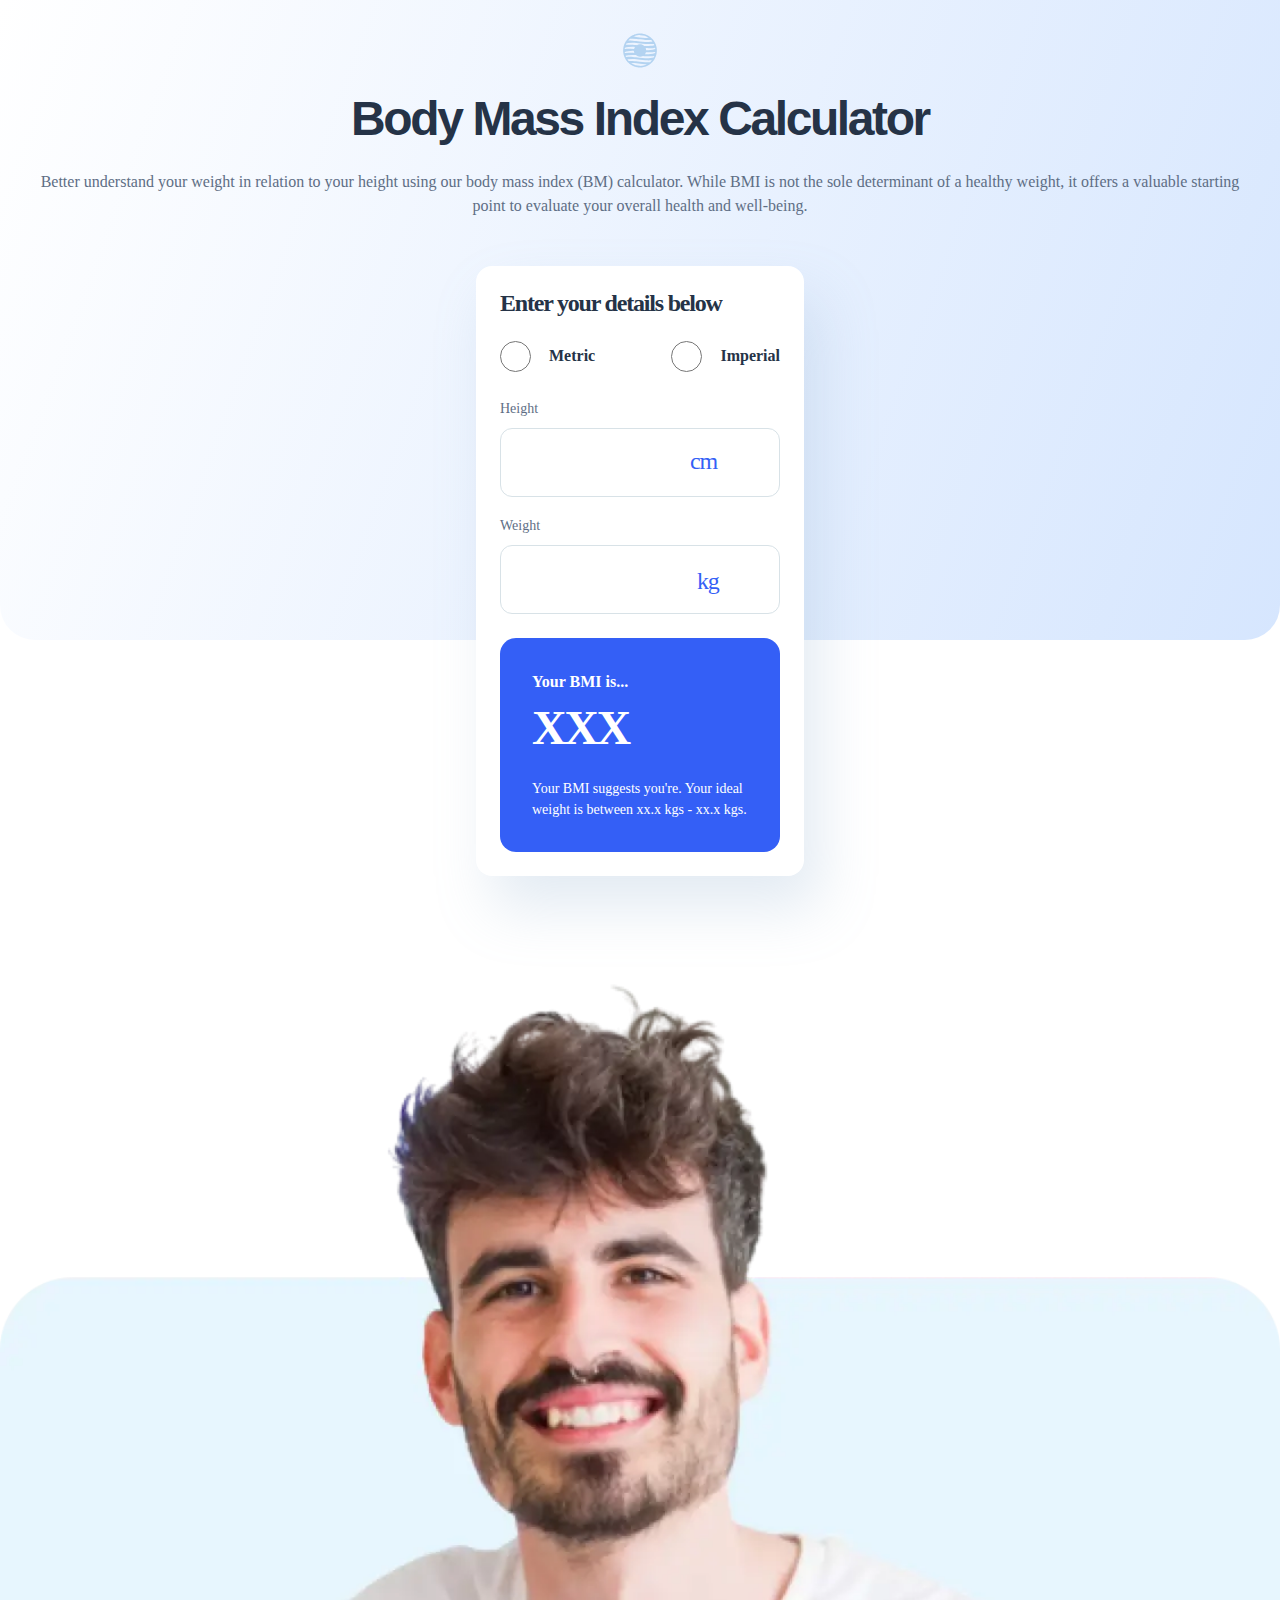
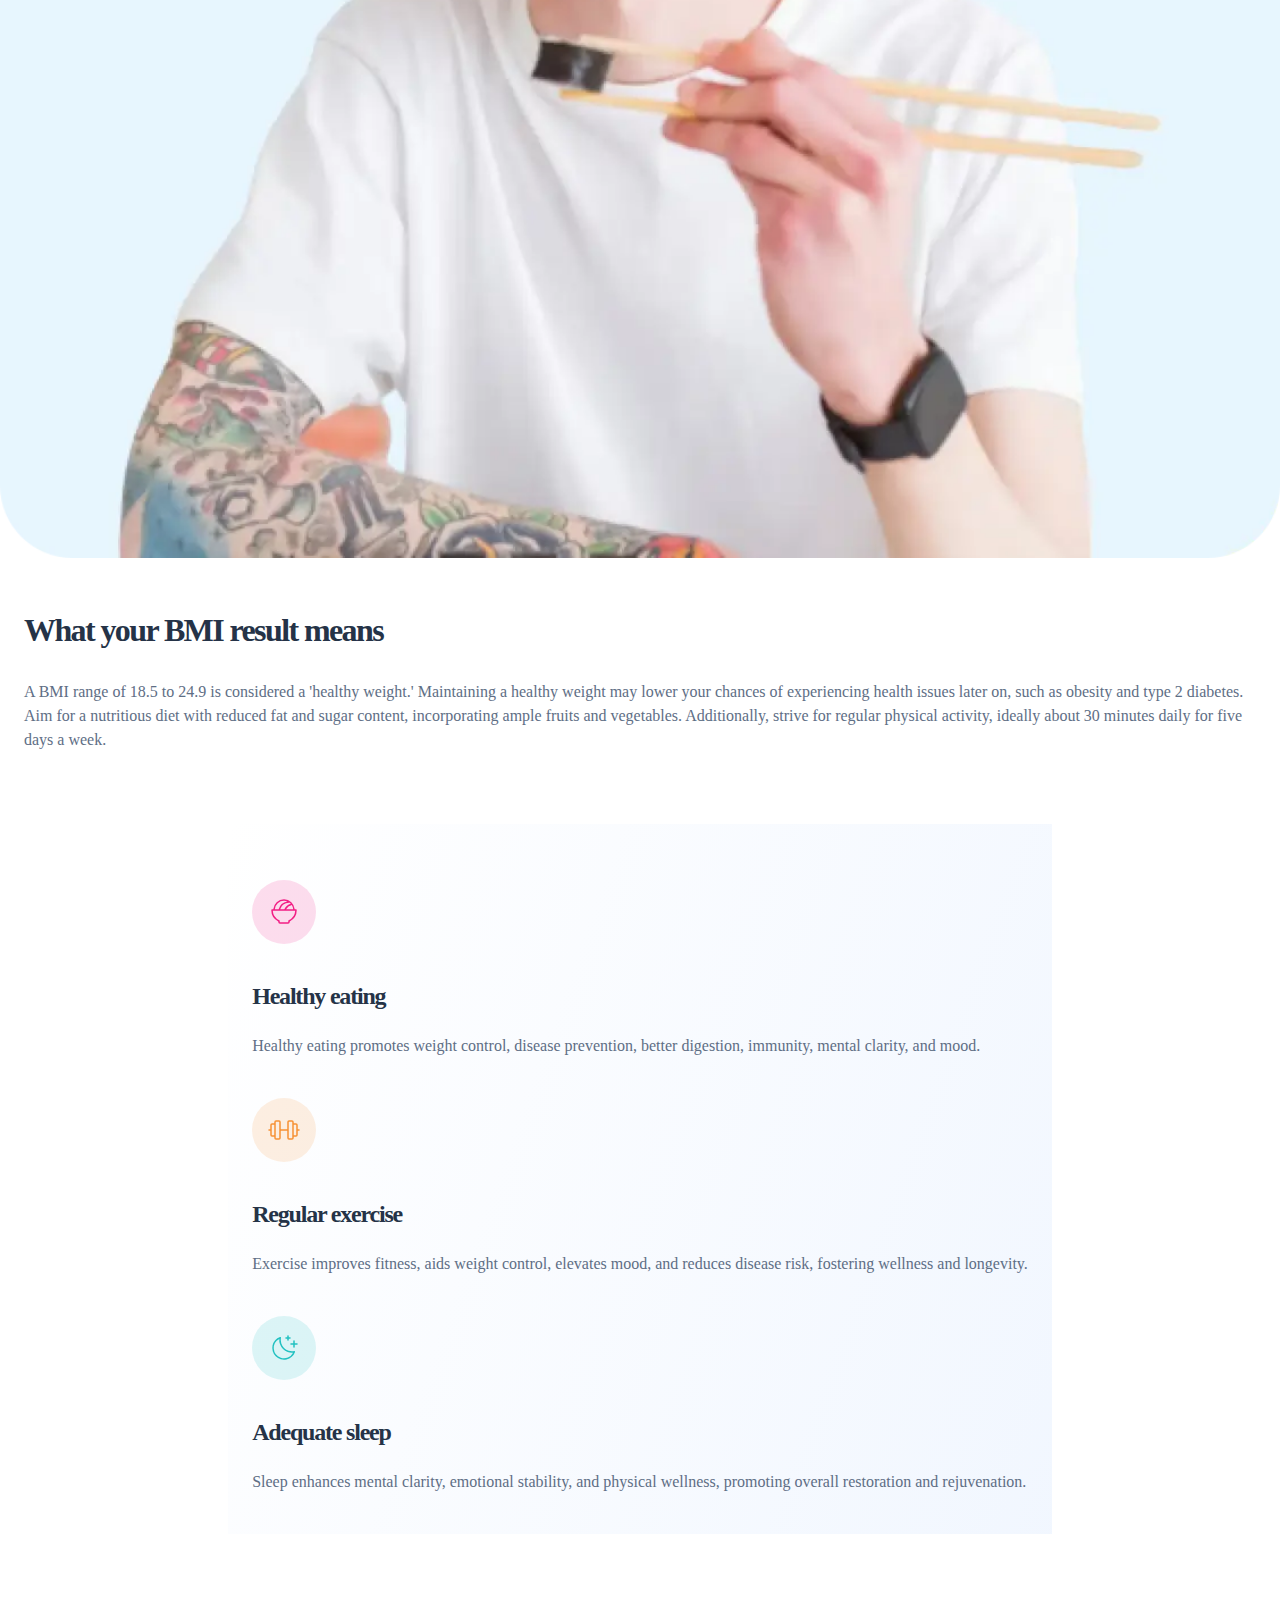
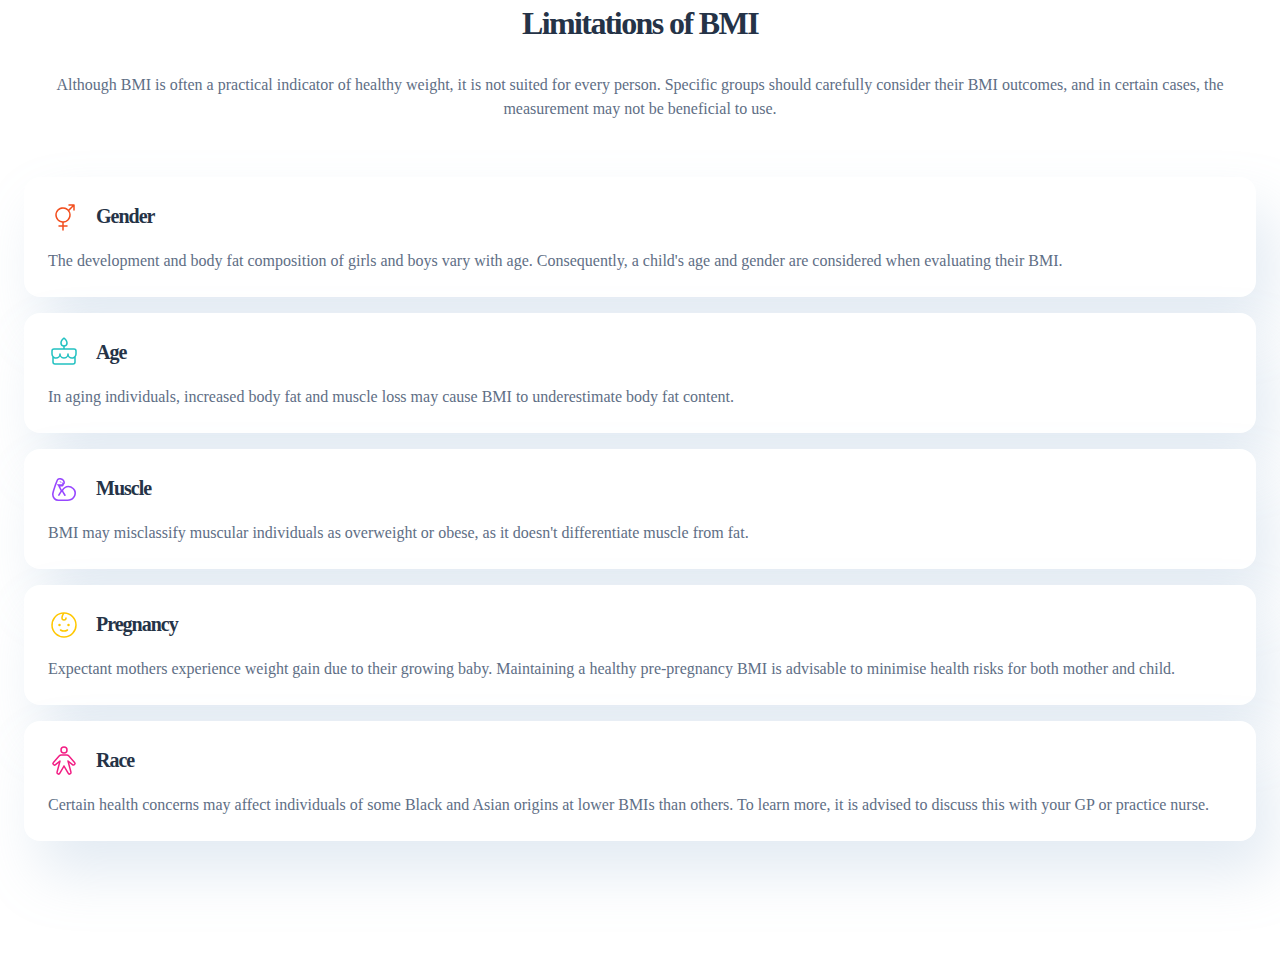
==== index.html @ 1e29e872 "organized files" ====
<!DOCTYPE html>
<html lang="en">
  <head>
    <meta charset="UTF-8" />
    <meta name="viewport" content="width=device-width, initial-scale=1.0" />

    <link
      rel="icon"
      type="image/png"
      sizes="32x32"
      href="./assets/images/favicon-32x32.png"
    />
    <link rel="stylesheet" href="../mobile.css" />

    <title>Frontend Mentor | Body Mass Index Calculator</title>
  </head>

  <body>
    <main>
      <div class="absolute-position-background-first"></div>
      <div class="app-content">
        <figure class="logo-image-container">
          <img src="./assets/images/logo.svg" alt="" />
        </figure>
        <div class="app-introduction">
          <h1 class="app-title">Body Mass Index Calculator</h1>
          <p class="app-introduction-text">
            Better understand your weight in relation to your height using our
            body mass index (BM) calculator. While BMI is not the sole
            determinant of a healthy weight, it offers a valuable starting point
            to evaluate your overall health and well-being.
          </p>
        </div>
        <div class="calculator">
          <h3>Enter your details below</h3>
          <div class="calculator-measurement-system-options">
            <div class="metric-system">
              <input
                class="calculator-metric-input radio-input"
                type="radio"
                name=""
                id="metric"
              />
              <label class="calculator-metric-label" for="metric">Metric</label>
            </div>
            <div class="imperial-system">
              <input
                class="calculator-imperial-input radio-input"
                type="radio"
                name=""
                id="Imperial"
              />
              <label class="calculator-imperial-label" for="imperial"
                >Imperial</label
              >
            </div>
          </div>
          <div class="calculator-data-inputs">
            <label for="height">Height</label>
            <input
              class="calculator-height-input"
              type="number"
              name=""
              id="height"
            />
            <p class="cm">cm</p>
            <label for="weight">Weight</label>
            <input
              class="calculator-weight-input"
              type="number"
              name=""
              id="weight"
            />
            <p class="kg">kg</p>
          </div>
          <div class="calculator-result-container">
            <h5 class="calculator-result-title">Your BMI is...</h5>
            <p class="calculator-result">XXX</p>
            <p class="calculator-result-text">
              Your BMI suggests you're<span></span>. Your ideal weight is
              between <span>xx.x kgs - xx.x kgs</span>.
            </p>
          </div>
        </div>
        <figure class="man-eating-image">
          <img
            src="./assets/images/image-man-eating.webp"
            alt="young man eating sushi"
          />
        </figure>
        <div class="result-explanation-container">
          <h2 class="result-explanation-title">What your BMI result means</h2>
          <p class="result-explanation">
            A BMI range of 18.5 to 24.9 is considered a 'healthy weight.'
            Maintaining a healthy weight may lower your chances of experiencing
            health issues later on, such as obesity and type 2 diabetes. Aim for
            a nutritious diet with reduced fat and sugar content, incorporating
            ample fruits and vegetables. Additionally, strive for regular
            physical activity, ideally about 30 minutes daily for five days a
            week.
          </p>
        </div>
        <div class="tips-container">
          <div class="first-tip">
            <img src="./assets/images/icon-eating.svg" alt="" />
            <h3>Healthy eating</h3>
            <p>
              Healthy eating promotes weight control, disease prevention, better
              digestion, immunity, mental clarity, and mood.
            </p>
          </div>
          <div class="second-tip">
            <img src="./assets/images/icon-exercise.svg" alt="" />
            <h3>Regular exercise</h3>
            <p>
              Exercise improves fitness, aids weight control, elevates mood, and
              reduces disease risk, fostering wellness and longevity.
            </p>
          </div>
          <div class="third-tip">
            <img src="./assets/images/icon-sleep.svg" alt="" />
            <h3>Adequate sleep</h3>
            <p>
              Sleep enhances mental clarity, emotional stability, and physical
              wellness, promoting overall restoration and rejuvenation.
            </p>
          </div>
        </div>
        <div class="group-limitations-container">
          <div class="group-limitations-intro">
            <h2>Limitations of BMI</h2>
            <p>
              Although BMI is often a practical indicator of healthy weight, it
              is not suited for every person. Specific groups should carefully
              consider their BMI outcomes, and in certain cases, the measurement
              may not be beneficial to use.
            </p>
          </div>
          <div class="group-limitations">
            <div class="group-limitations-title-container">
              <img src="./assets/images/icon-gender.svg" alt="" />
              <h4>Gender</h4>
            </div>
            <p>
              The development and body fat composition of girls and boys vary
              with age. Consequently, a child's age and gender are considered
              when evaluating their BMI.
            </p>
          </div>
          <div class="group-limitations">
            <div class="group-limitations-title-container">
              <img src="./assets/images/icon-age.svg" alt="" />
              <h4>Age</h4>
            </div>
            <p>
              In aging individuals, increased body fat and muscle loss may cause
              BMI to underestimate body fat content.
            </p>
          </div>
          <div class="group-limitations">
            <div class="group-limitations-title-container">
              <img src="./assets/images/icon-muscle.svg" alt="" />
              <h4>Muscle</h4>
            </div>
            <p>
              BMI may misclassify muscular individuals as overweight or obese,
              as it doesn't differentiate muscle from fat.
            </p>
          </div>
          <div class="group-limitations">
            <div class="group-limitations-title-container">
              <img src="./assets/images/icon-pregnancy.svg" alt="" />
              <h4>Pregnancy</h4>
            </div>
            <p>
              Expectant mothers experience weight gain due to their growing
              baby. Maintaining a healthy pre-pregnancy BMI is advisable to
              minimise health risks for both mother and child.
            </p>
          </div>
          <div class="group-limitations">
            <div class="group-limitations-title-container">
              <img src="./assets/images/icon-race.svg" alt="" />
              <h4>Race</h4>
            </div>
            <p>
              Certain health concerns may affect individuals of some Black and
              Asian origins at lower BMIs than others. To learn more, it is
              advised to discuss this with your GP or practice nurse.
            </p>
          </div>
        </div>
      </div>
    </main>
  </body>
</html>
---- mobile.css ----
:root {
  --blue: #345ff6;
  --gunmetal: #253347;
  --dark-electric-blue: #5e6e85;
  --borders: #d8e2e7;
  --pure-white: #ffffff;
}

* {
  margin: 0;
  padding: 0;
  box-sizing: border-box;
}

body {
  font-family: Inter;
  font-size: 16px;
  font-style: normal;
  font-weight: 400;
  line-height: 150%;
}

.absolute-position-background-first {
  position: absolute;
  width: 100%;
  height: 640px;
  border-radius: 0px 0px 35px 35px;
  background: var(
    --Gradient-1,
    linear-gradient(290deg, #d6e6fe 0%, rgba(214, 252, 254, 0) 100%)
  );
}

.app-content {
  position: relative;
  display: flex;
  flex-direction: column;
  align-items: center;
}

.logo-image-container {
  margin: 32px auto 24px auto;
  display: flex;
  justify-content: center;
  width: 36.719px;
  height: 36.72px;
  cursor: pointer;
}

.app-introduction {
  margin: 0 24px;
}

.app-introduction p {
  color: var(--dark-electric-blue);
  text-align: center;
  margin-top: 24px;
}

.app-title {
  color: var(--gunmetal);
  text-align: center;
  font-family: Inter, sans-serif;
  font-size: 48px;
  font-style: normal;
  font-weight: 600;
  line-height: 110%; /* 52.8px */
  letter-spacing: -2.4px;
}

.calculator {
  margin-top: 48px;
  display: flex;
  width: 328px;
  padding: 24px;
  flex-direction: column;
  border-radius: 16px;
  justify-content: center;
  background: var(--Pure-White, #fff);
  box-shadow: 16px 32px 56px 0px rgba(143, 174, 207, 0.25);
}

.calculator h3 {
  color: var(--gunmetal);
  font-family: Inter;
  font-size: 24px;
  font-style: normal;
  font-weight: 600;
  line-height: normal;
  letter-spacing: -1.2px;
}

.calculator-measurement-system-options {
  margin-top: 24px;
  display: flex;
  flex-direction: row;
  justify-content: space-between;
  color: var(--gunmetal);
  font-weight: 600;
  margin-bottom: 24px;
}

.metric-system {
  display: flex;
  flex-direction: row;
  align-items: center;
}

.imperial-system {
  display: flex;
  flex-direction: row;
  align-items: center;
}

.radio-input {
  width: 31px;
  height: 31px;
  margin-right: 18px;
  cursor: pointer;
}

.calculator-data-inputs {
  position: relative;
}

.calculator-data-inputs label {
  color: #5e6e85;
  font-family: Inter;
  font-size: 14px;
  font-style: normal;
  font-weight: 400;
  line-height: 150%;
}

.cm {
  position: absolute;
  top: 52px;
  left: 190px;
  font-family: Inter;
  font-size: 24px;
  font-style: normal;
  font-weight: 500;
  line-height: normal;
  letter-spacing: -1.2px;
  color: var(--blue);
}

.kg {
  position: absolute;
  top: 172px;
  left: 197px;
  font-family: Inter;
  font-size: 24px;
  font-style: normal;
  font-weight: 500;
  line-height: normal;
  letter-spacing: -1.2px;
  color: var(--blue);
}

.calculator-height-input {
  border-radius: 12px;
  border: 1px solid var(--borders);
  background: var(--Pure-White, #fff);
  display: flex;
  padding: 20px 24px;
  align-items: flex-start;
  margin-top: 8px;
  width: 100%;
  font-family: Inter;
  font-size: 24px;
  font-style: normal;
  font-weight: 600;
  line-height: normal;
  letter-spacing: -1.2px;
  color: var(--gunmetal);
  margin-bottom: 16px;
}

.calculator-weight-input {
  border-radius: 12px;
  border: 1px solid var(--borders);
  background: var(--Pure-White, #fff);
  display: flex;
  padding: 20px 24px;
  align-items: flex-start;
  margin-top: 8px;
  width: 100%;
  font-family: Inter;
  font-size: 24px;
  font-style: normal;
  font-weight: 600;
  line-height: normal;
  letter-spacing: -1.2px;
  color: var(--gunmetal);
}

.calculator-result-container {
  display: flex;
  padding: 32px;
  flex-direction: column;
  justify-content: center;
  background-color: var(--blue);
  border-radius: 16px;
  margin-top: 24px;
  color: var(--pure-white);
}

.calculator-result-title {
  font-family: Inter;
  font-size: 16px;
  font-style: normal;
  font-weight: 600;
  line-height: 150%;
}

.calculator-result {
  font-family: Inter;
  font-size: 48px;
  font-style: normal;
  font-weight: 600;
  line-height: 110%;
  letter-spacing: -2.4px;
  margin: 8px 0 24px 0;
}

.calculator-result-text {
  font-family: Inter;
  font-size: 14px;
  font-style: normal;
  font-weight: 400;
  line-height: 150%;
}

.man-eating-image {
  margin-top: 72px;
  width: 100vw;
}

.man-eating-image img {
  width: 100%;
  margin: 0 auto;
}

.result-explanation-container {
  margin: 48px 24px 0 24px;
  margin-bottom: 71.61px;
}

.result-explanation-title {
  color: var(--Gunmetal, #253347);
  font-family: Inter;
  font-size: 32px;
  font-style: normal;
  font-weight: 600;
  line-height: 110%;
  letter-spacing: -1.6px;
  margin-bottom: 32px;
}

.result-explanation {
  color: var(--Dark-Electric-Blue, #5e6e85);
  font-family: Inter;
  font-size: 16px;
  font-style: normal;
  font-weight: 400;
  line-height: 150%;
}

.tips-container {
  padding-top: 56px;
  background: linear-gradient(
    290deg,
    #d6e6fe -200%,
    rgba(255, 255, 255, 0) 100%
  );
}

.first-tip {
  margin: 0 24px 40px 24px;
}

.first-tip img {
  margin-bottom: 32px;
}

.first-tip h3 {
  color: var(--Gunmetal, #253347);
  font-family: Inter;
  font-size: 24px;
  font-style: normal;
  font-weight: 600;
  line-height: normal;
  letter-spacing: -1.2px;
  margin-bottom: 24px;
}

.first-tip p {
  color: var(--Dark-Electric-Blue, #5e6e85);
  font-family: Inter;
  font-size: 16px;
  font-style: normal;
  font-weight: 400;
  line-height: 150%;
}

.second-tip {
  margin: 0 24px 40px 24px;
}

.second-tip img {
  margin-bottom: 32px;
}

.second-tip h3 {
  color: var(--Gunmetal, #253347);
  font-family: Inter;
  font-size: 24px;
  font-style: normal;
  font-weight: 600;
  line-height: normal;
  letter-spacing: -1.2px;
  margin-bottom: 24px;
}

.second-tip p {
  color: var(--Dark-Electric-Blue, #5e6e85);
  font-family: Inter;
  font-size: 16px;
  font-style: normal;
  font-weight: 400;
  line-height: 150%;
}

.third-tip {
  margin: 0 24px 40px 24px;
}

.third-tip img {
  margin-bottom: 32px;
}

.third-tip h3 {
  color: var(--Gunmetal, #253347);
  font-family: Inter;
  font-size: 24px;
  font-style: normal;
  font-weight: 600;
  line-height: normal;
  letter-spacing: -1.2px;
  margin-bottom: 24px;
}

.third-tip p {
  color: var(--Dark-Electric-Blue, #5e6e85);
  font-family: Inter;
  font-size: 16px;
  font-style: normal;
  font-weight: 400;
  line-height: 150%;
}

.group-limitations-container {
  margin: 72px 24px 96px 24px;
}

.group-limitations-intro h2 {
  color: var(--Gunmetal, #253347);
  text-align: center;
  font-family: Inter;
  font-size: 32px;
  font-style: normal;
  font-weight: 600;
  line-height: 110%; /* 35.2px */
  letter-spacing: -1.6px;
  margin-bottom: 32px;
}

.group-limitations-intro p {
  color: var(--Dark-Electric-Blue, #5e6e85);
  text-align: center;
  font-family: Inter;
  font-size: 16px;
  font-style: normal;
  font-weight: 400;
  line-height: 150%;
  margin-bottom: 56px;
}

.group-limitations {
  display: flex;
  padding: 24px;
  flex-direction: column;
  align-items: flex-start;
  border-radius: 16px;
  background: var(--Pure-White, #fff);
  box-shadow: 16px 32px 56px 0px rgba(143, 174, 207, 0.25);
  margin-bottom: 16px;
}

.group-limitations-title-container {
  display: flex;
  align-items: center;
  margin-bottom: 16px;
}

.group-limitations-title-container img {
  margin-right: 16px;
}

.group-limitations-title-container h4 {
  color: var(--Gunmetal, #253347);
  font-family: Inter;
  font-size: 20px;
  font-style: normal;
  font-weight: 600;
  line-height: normal;
  letter-spacing: -1px;
}

.group-limitations-container p {
  color: var(--Dark-Electric-Blue, #5e6e85);
  font-family: Inter;
  font-size: 16px;
  font-style: normal;
  font-weight: 400;
  line-height: 150%;
}
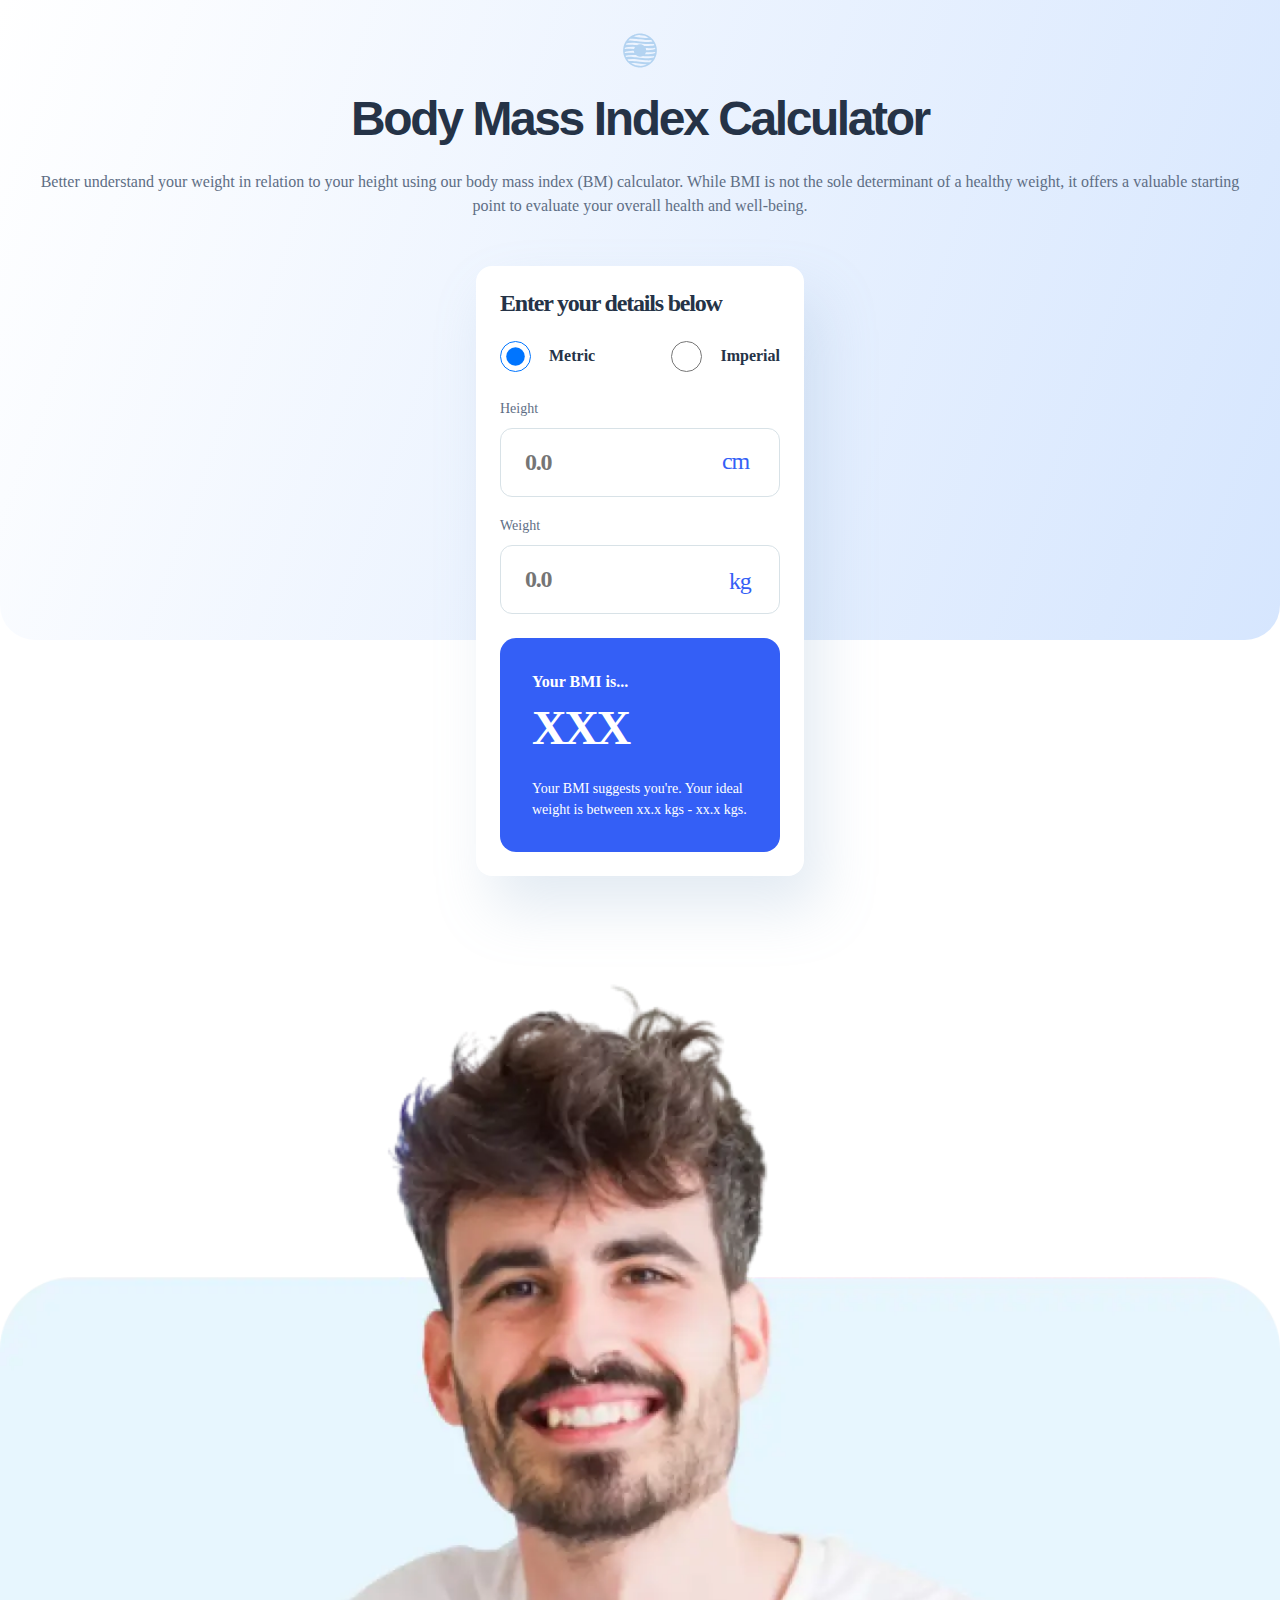
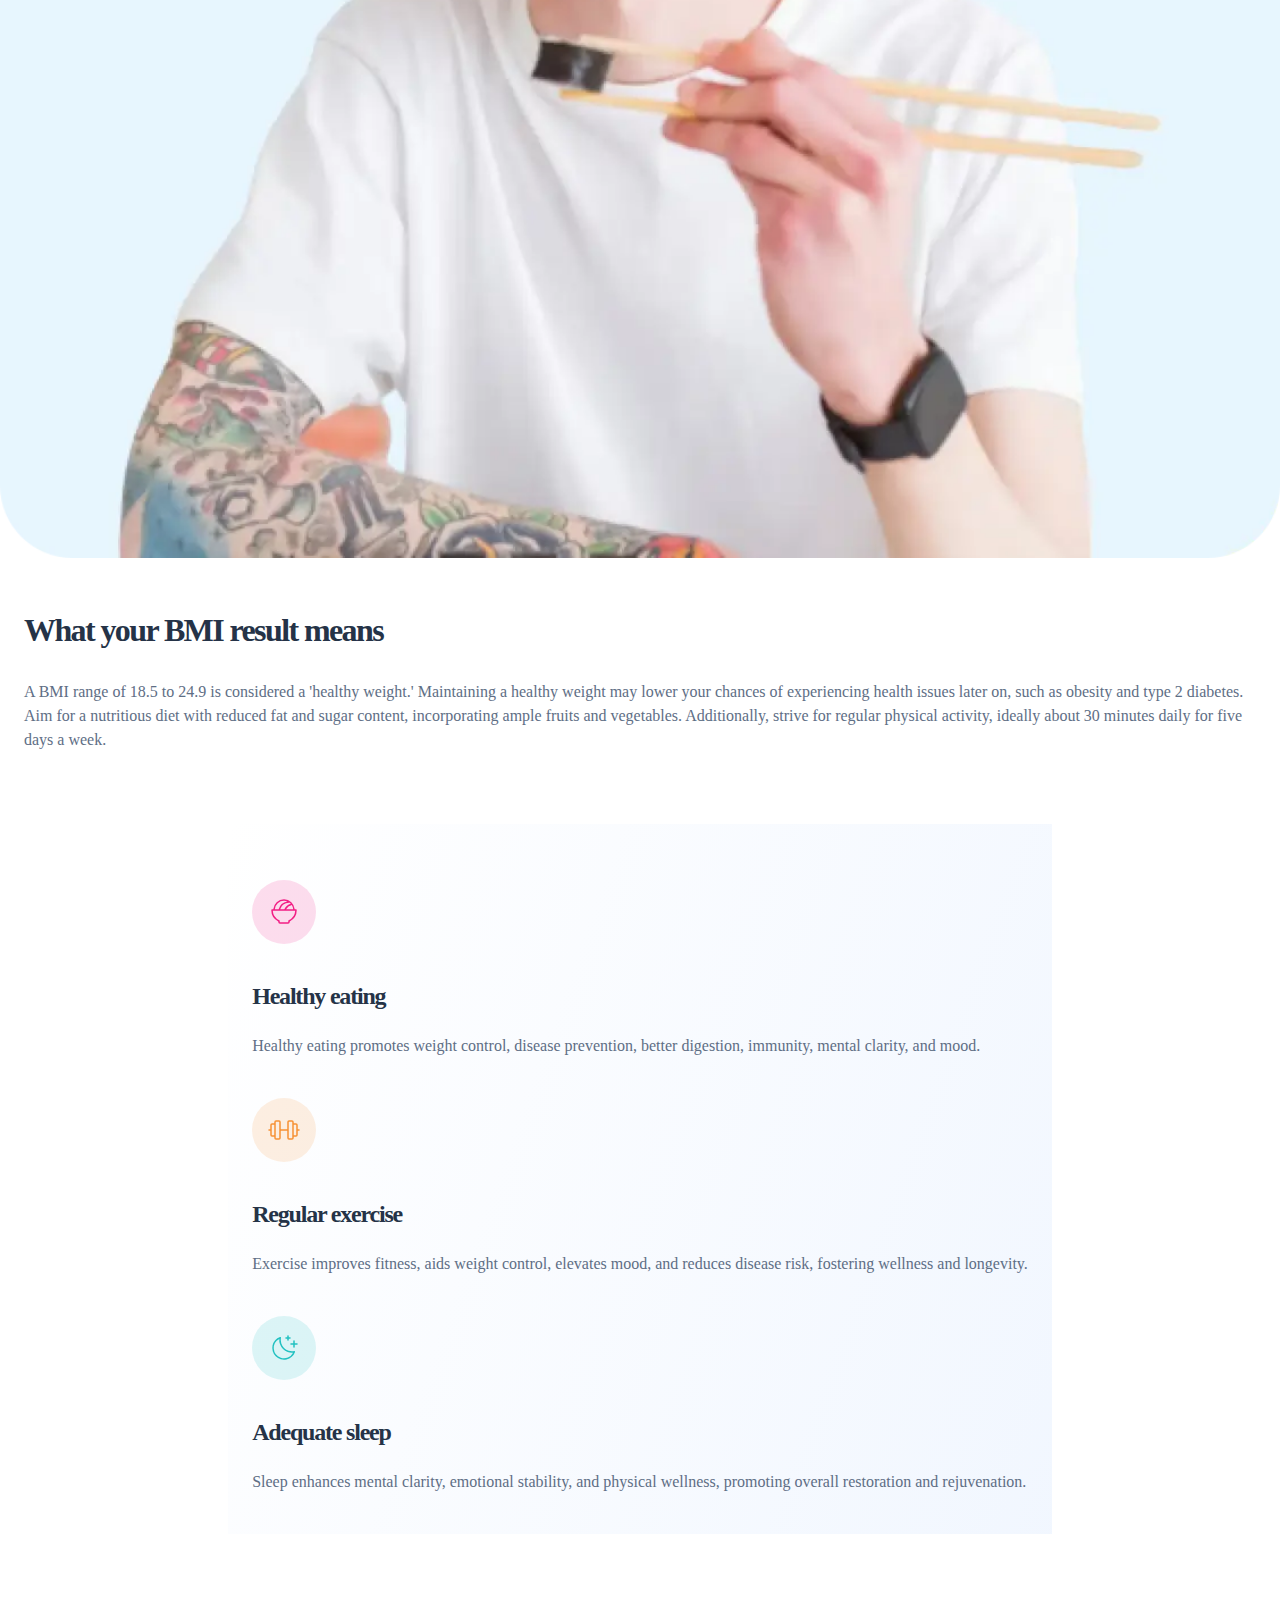
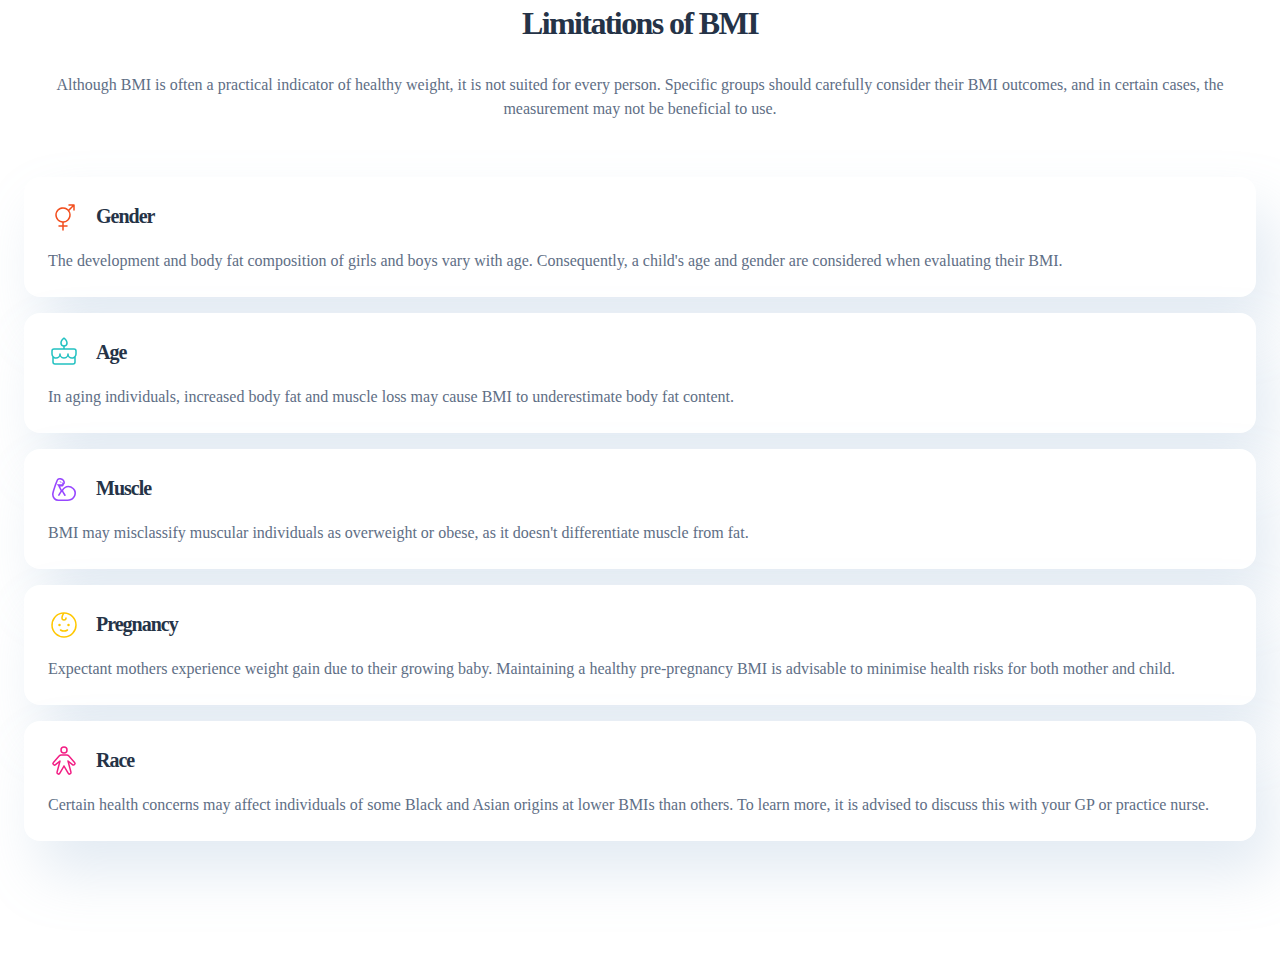
==== commit 15d99efd: "v1.01 only mobile" ====
--- a/index.html
+++ b/index.html
@@ -10,7 +10,7 @@
       sizes="32x32"
       href="./assets/images/favicon-32x32.png"
     />
-    <link rel="stylesheet" href="../mobile.css" />
+    <link rel="stylesheet" href="./mobile.css" />
 
     <title>Frontend Mentor | Body Mass Index Calculator</title>
   </head>
@@ -33,13 +33,15 @@
         </div>
         <div class="calculator">
           <h3>Enter your details below</h3>
+          <!-- MEASUREMENT SYSTEM SELECTORS -->
           <div class="calculator-measurement-system-options">
             <div class="metric-system">
               <input
                 class="calculator-metric-input radio-input"
                 type="radio"
-                name=""
+                name="system-selector"
                 id="metric"
+                checked
               />
               <label class="calculator-metric-label" for="metric">Metric</label>
             </div>
@@ -47,7 +49,7 @@
               <input
                 class="calculator-imperial-input radio-input"
                 type="radio"
-                name=""
+                name="system-selector"
                 id="Imperial"
               />
               <label class="calculator-imperial-label" for="imperial"
@@ -56,22 +58,54 @@
             </div>
           </div>
           <div class="calculator-data-inputs">
+            <!-- HEIGHT INPUT -->
             <label for="height">Height</label>
             <input
-              class="calculator-height-input"
+              class="calculator-height-input-metric"
               type="number"
               name=""
               id="height"
+              placeholder="0.0"
             />
             <p class="cm">cm</p>
+            <p class="ft">ft</p>
+            <p class="in">in</p>
+            <div class="calculator-input-imperial-container">
+              <input
+                class="calculator-height-input-imperial-ft"
+                type="number"
+                placeholder="0.0"
+              />
+              <input
+                class="calculator-height-input-imperial-in"
+                type="number"
+                placeholder="0.0"
+              />
+            </div>
+            <!-- WEIGHT INPUT -->
             <label for="weight">Weight</label>
             <input
-              class="calculator-weight-input"
+              class="calculator-weight-input-metric"
               type="number"
               name=""
               id="weight"
+              placeholder="0.0"
             />
             <p class="kg">kg</p>
+            <p class="st">st</p>
+            <p class="lbs">lbs</p>
+            <div class="calculator-input-imperial-container">
+              <input
+                class="calculator-weight-input-imperial-st"
+                type="number"
+                placeholder="0.0"
+              />
+              <input
+                class="calculator-weight-input-imperial-lbs"
+                type="number"
+                placeholder="0.0"
+              />
+            </div>
           </div>
           <div class="calculator-result-container">
             <h5 class="calculator-result-title">Your BMI is...</h5>
@@ -192,5 +226,6 @@
         </div>
       </div>
     </main>
+    <script src="./scripts.js"></script>
   </body>
 </html>
--- a/mobile.css
+++ b/mobile.css
@@ -90,6 +90,17 @@
   letter-spacing: -1.2px;
 }
 
+/* DESACTIVATE UP/DOWN ARROWS IN INPUTS WITH TYPE NUMBER */
+input[type="number"]::-webkit-inner-spin-button,
+input[type="number"]::-webkit-outer-spin-button {
+  -webkit-appearance: none;
+  appearance: none;
+  margin: 0;
+}
+input[type="number"] {
+  -moz-appearance: textfield;
+}
+
 .calculator-measurement-system-options {
   margin-top: 24px;
   display: flex;
@@ -135,7 +146,7 @@
 .cm {
   position: absolute;
   top: 52px;
-  left: 190px;
+  left: 222px;
   font-family: Inter;
   font-size: 24px;
   font-style: normal;
@@ -148,7 +159,7 @@
 .kg {
   position: absolute;
   top: 172px;
-  left: 197px;
+  left: 229px;
   font-family: Inter;
   font-size: 24px;
   font-style: normal;
@@ -158,7 +169,63 @@
   color: var(--blue);
 }
 
-.calculator-height-input {
+.ft {
+  display: none;
+  position: absolute;
+  top: 53px;
+  left: 99px;
+  font-family: Inter;
+  font-size: 24px;
+  font-style: normal;
+  font-weight: 500;
+  line-height: normal;
+  letter-spacing: -1.2px;
+  color: var(--blue);
+}
+
+.in {
+  display: none;
+  position: absolute;
+  top: 53px;
+  left: 243px;
+  font-family: Inter;
+  font-size: 24px;
+  font-style: normal;
+  font-weight: 500;
+  line-height: normal;
+  letter-spacing: -1.2px;
+  color: var(--blue);
+}
+
+.st {
+  display: none;
+  position: absolute;
+  top: 157px;
+  left: 94px;
+  font-family: Inter;
+  font-size: 24px;
+  font-style: normal;
+  font-weight: 500;
+  line-height: normal;
+  letter-spacing: -1.2px;
+  color: var(--blue);
+}
+
+.lbs {
+  display: none;
+  position: absolute;
+  top: 158px;
+  left: 230px;
+  font-family: Inter;
+  font-size: 24px;
+  font-style: normal;
+  font-weight: 500;
+  line-height: normal;
+  letter-spacing: -1.2px;
+  color: var(--blue);
+}
+
+.calculator-height-input-metric {
   border-radius: 12px;
   border: 1px solid var(--borders);
   background: var(--Pure-White, #fff);
@@ -177,7 +244,7 @@
   margin-bottom: 16px;
 }
 
-.calculator-weight-input {
+.calculator-weight-input-metric {
   border-radius: 12px;
   border: 1px solid var(--borders);
   background: var(--Pure-White, #fff);
@@ -193,6 +260,85 @@
   line-height: normal;
   letter-spacing: -1.2px;
   color: var(--gunmetal);
+}
+
+.calculator-input-imperial-container {
+  display: none;
+  flex-flow: row nowrap;
+}
+
+.calculator-height-input-imperial-ft {
+  display: flex;
+  padding: 20px 24px;
+  align-items: flex-start;
+  border-radius: 12px;
+  border: 1px solid var(--Borders, #d8e2e7);
+  background: var(--Pure-White, #fff);
+  width: 100%;
+  margin-right: 16px;
+  font-family: Inter;
+  font-size: 24px;
+  font-style: normal;
+  font-weight: 600;
+  line-height: normal;
+  letter-spacing: -1.2px;
+  color: var(--gunmetal);
+  margin-top: 8px;
+}
+
+.calculator-height-input-imperial-in {
+  display: flex;
+  padding: 20px 24px;
+  align-items: flex-start;
+  border-radius: 12px;
+  border: 1px solid var(--Borders, #d8e2e7);
+  background: var(--Pure-White, #fff);
+  width: 100%;
+  font-family: Inter;
+  font-size: 24px;
+  font-style: normal;
+  font-weight: 600;
+  line-height: normal;
+  letter-spacing: -1.2px;
+  color: var(--gunmetal);
+  margin-top: 8px;
+}
+
+.calculator-weight-input-imperial-st {
+  display: flex;
+  padding: 20px 24px;
+  align-items: flex-start;
+  border-radius: 12px;
+  border: 1px solid var(--Borders, #d8e2e7);
+  background: var(--Pure-White, #fff);
+  width: 100%;
+  margin-right: 16px;
+  font-family: Inter;
+  font-size: 24px;
+  font-style: normal;
+  font-weight: 600;
+  line-height: normal;
+  letter-spacing: -1.2px;
+  color: var(--gunmetal);
+  margin-top: 8px;
+}
+
+.calculator-weight-input-imperial-lbs {
+  display: flex;
+  padding: 20px 24px;
+  align-items: flex-start;
+  border-radius: 12px;
+  border: 1px solid var(--Borders, #d8e2e7);
+  background: var(--Pure-White, #fff);
+  width: 100%;
+  font-family: Inter;
+  font-size: 24px;
+  font-style: normal;
+  font-weight: 600;
+  line-height: normal;
+  letter-spacing: -1.2px;
+  color: var(--gunmetal);
+  margin-top: 8px;
 }
 
 .calculator-result-container {
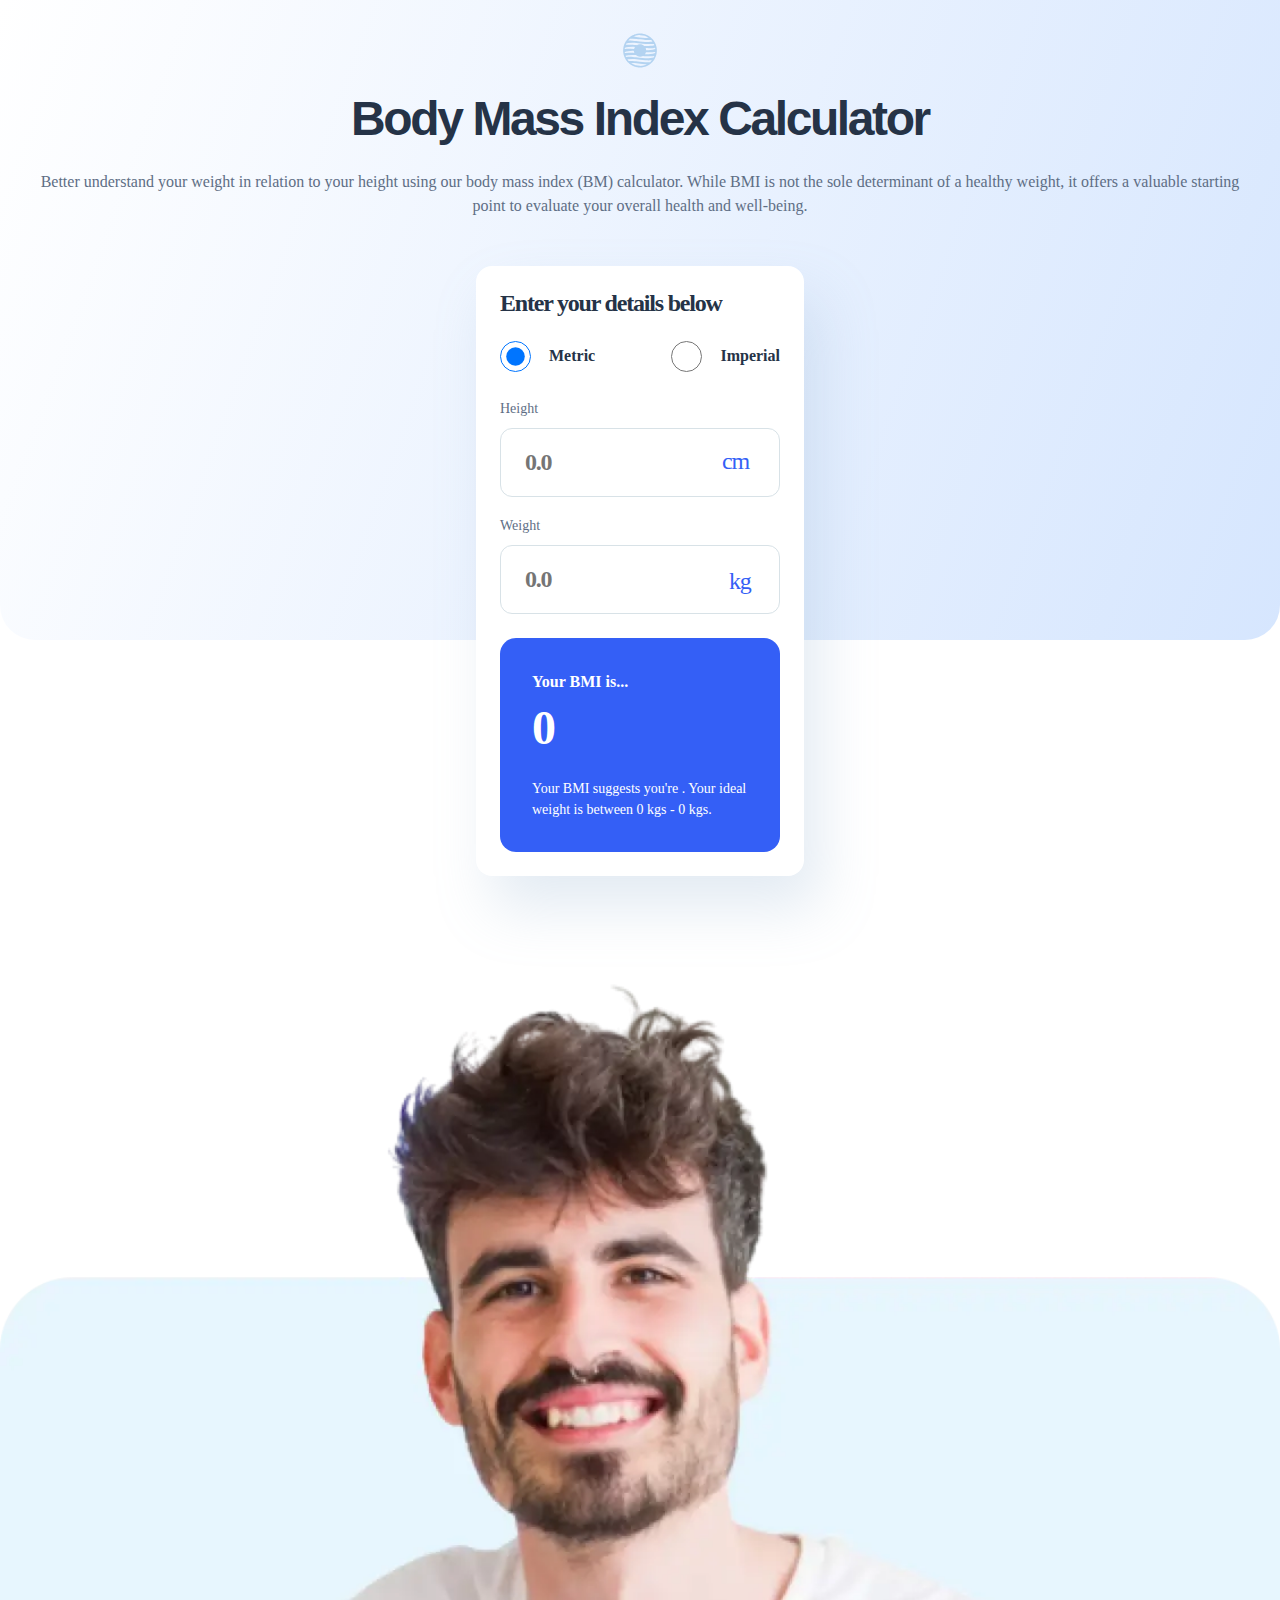
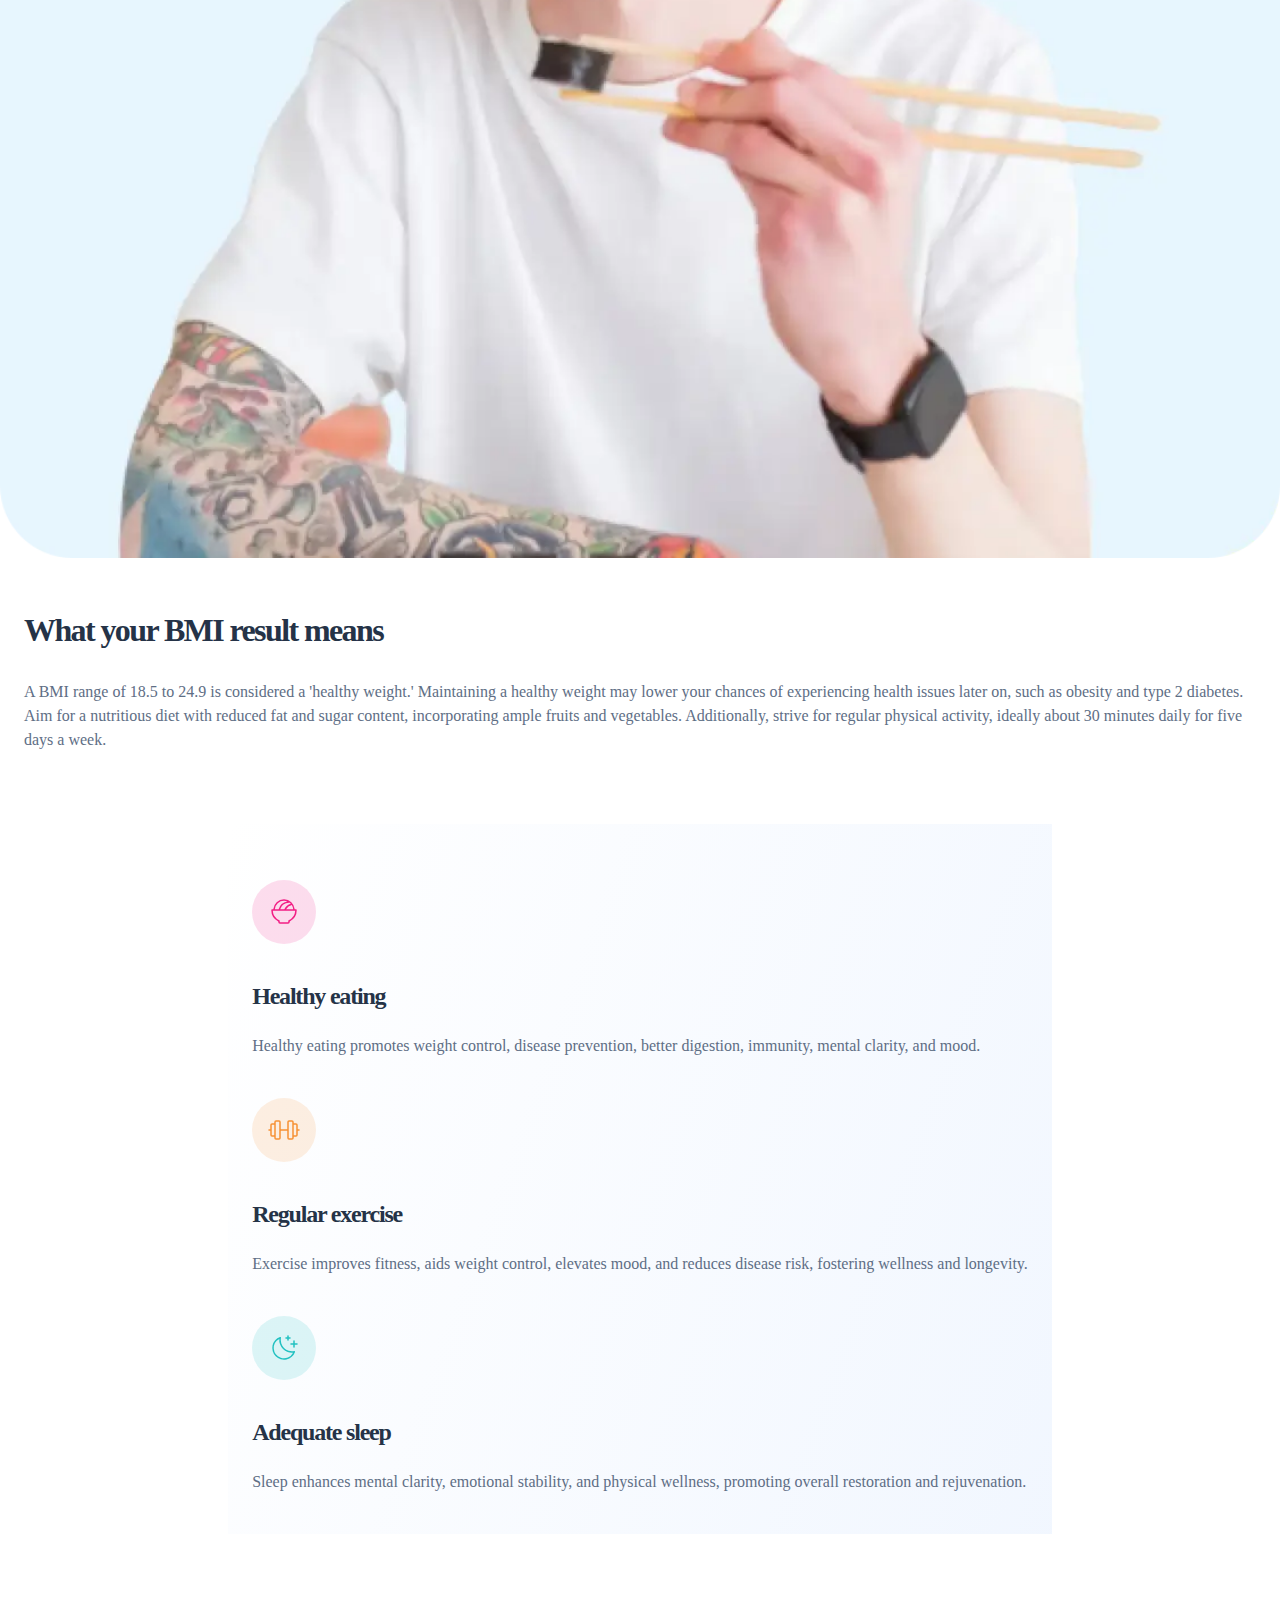
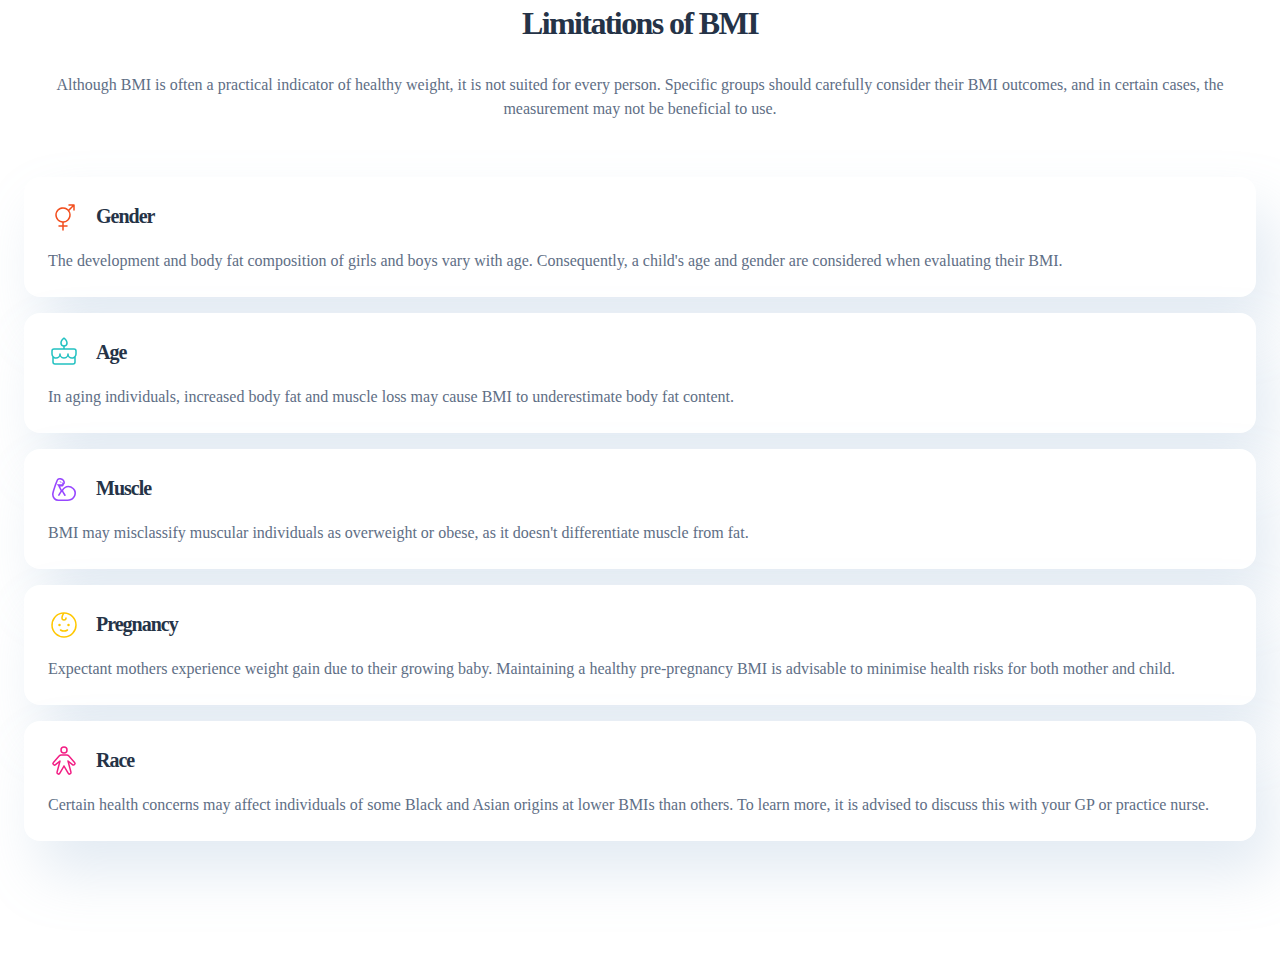
==== commit f0455a0a: "v1.02 only phone" ====
--- a/index.html
+++ b/index.html
@@ -109,10 +109,11 @@
           </div>
           <div class="calculator-result-container">
             <h5 class="calculator-result-title">Your BMI is...</h5>
-            <p class="calculator-result">XXX</p>
+            <p class="calculator-result">0</p>
             <p class="calculator-result-text">
-              Your BMI suggests you're<span></span>. Your ideal weight is
-              between <span>xx.x kgs - xx.x kgs</span>.
+              Your BMI suggests you're <span class="health-status"></span>. Your
+              ideal weight is between <span class="first-in-range">0</span> kgs
+              - <span class="last-in-range">0</span> kgs.
             </p>
           </div>
         </div>
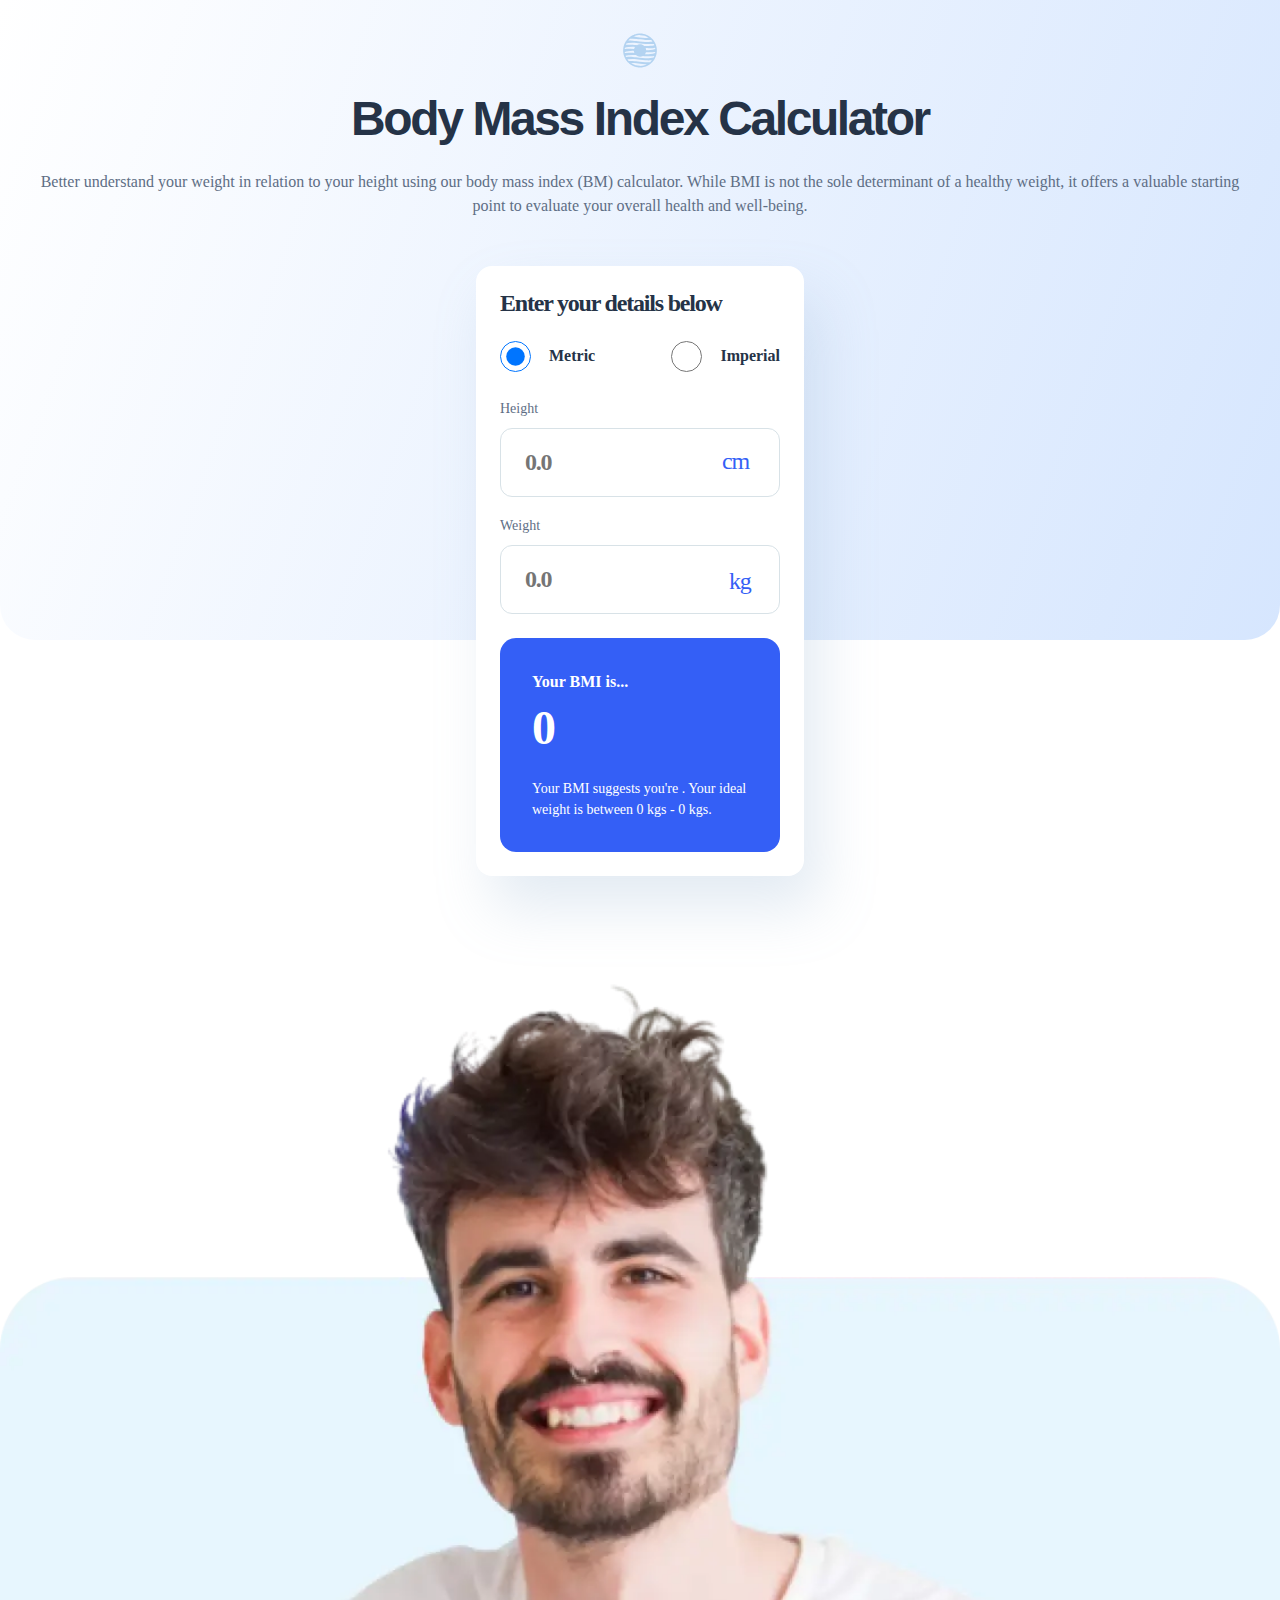
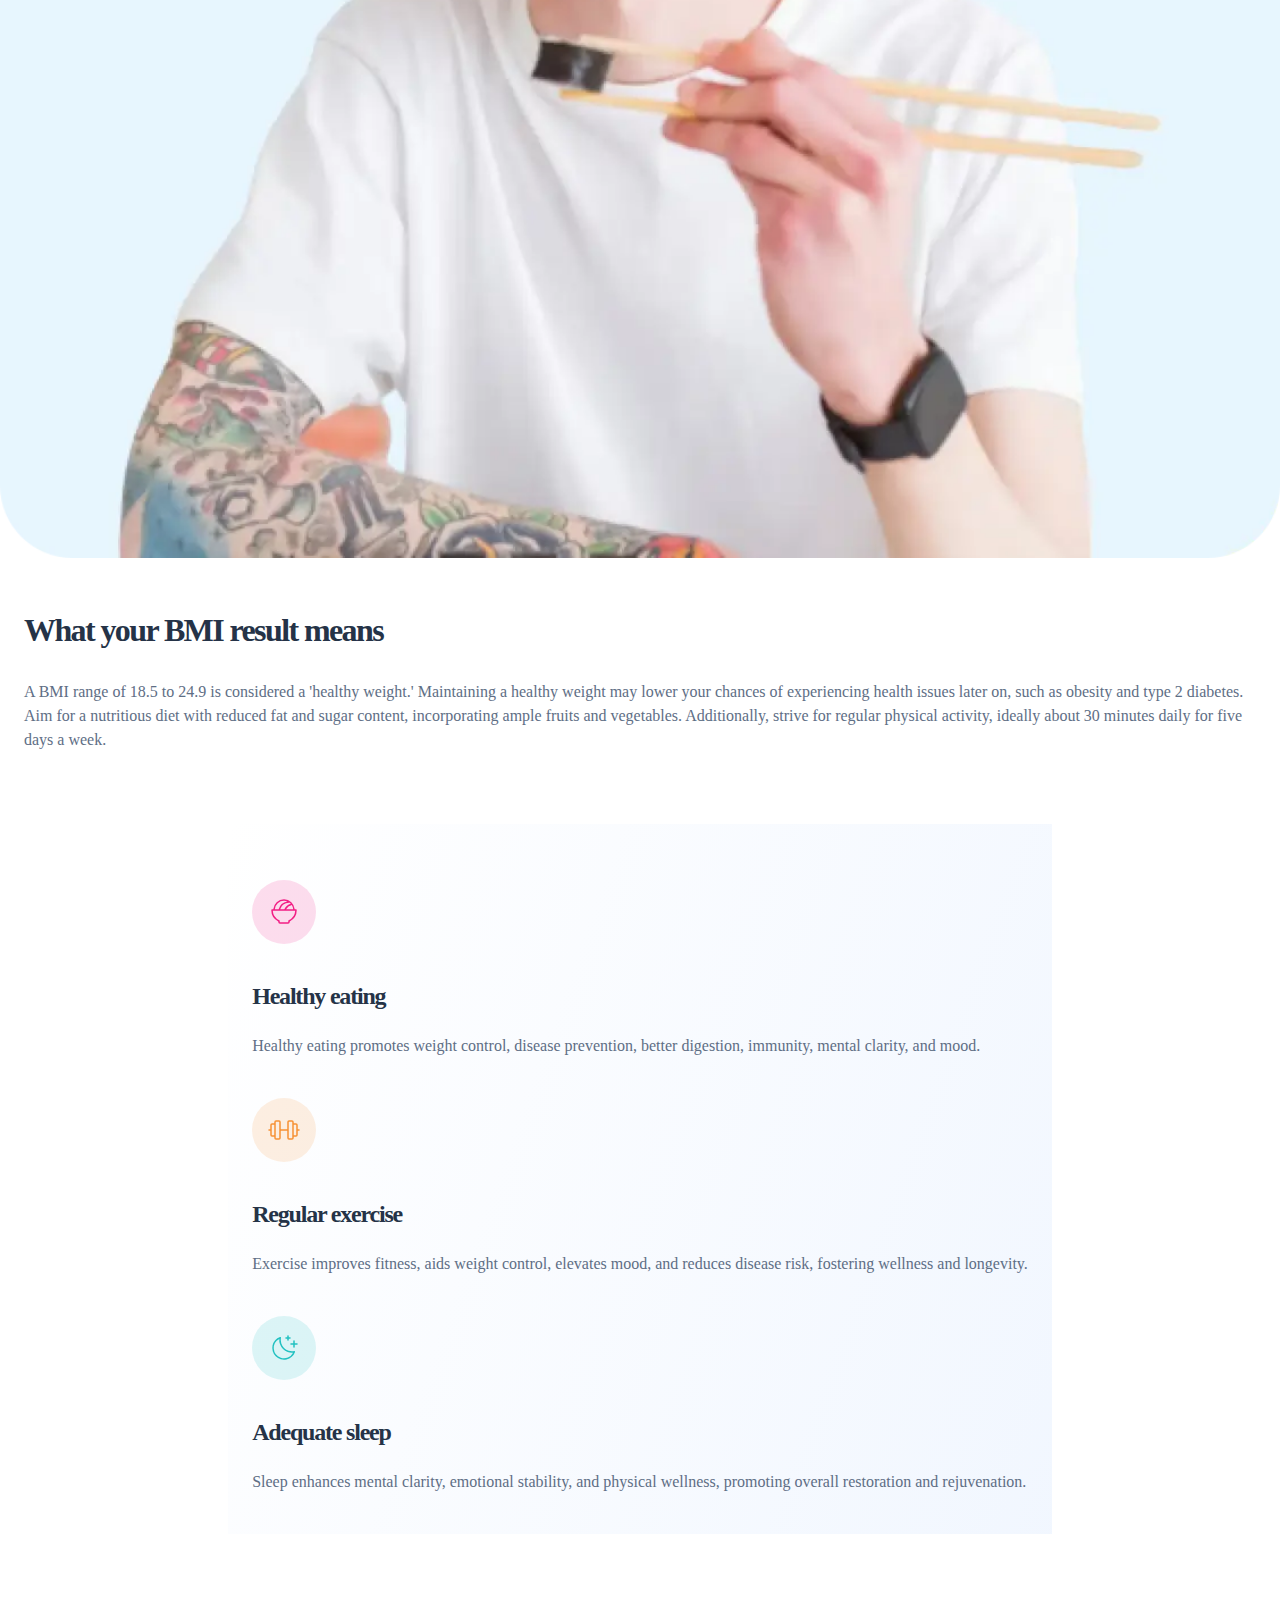
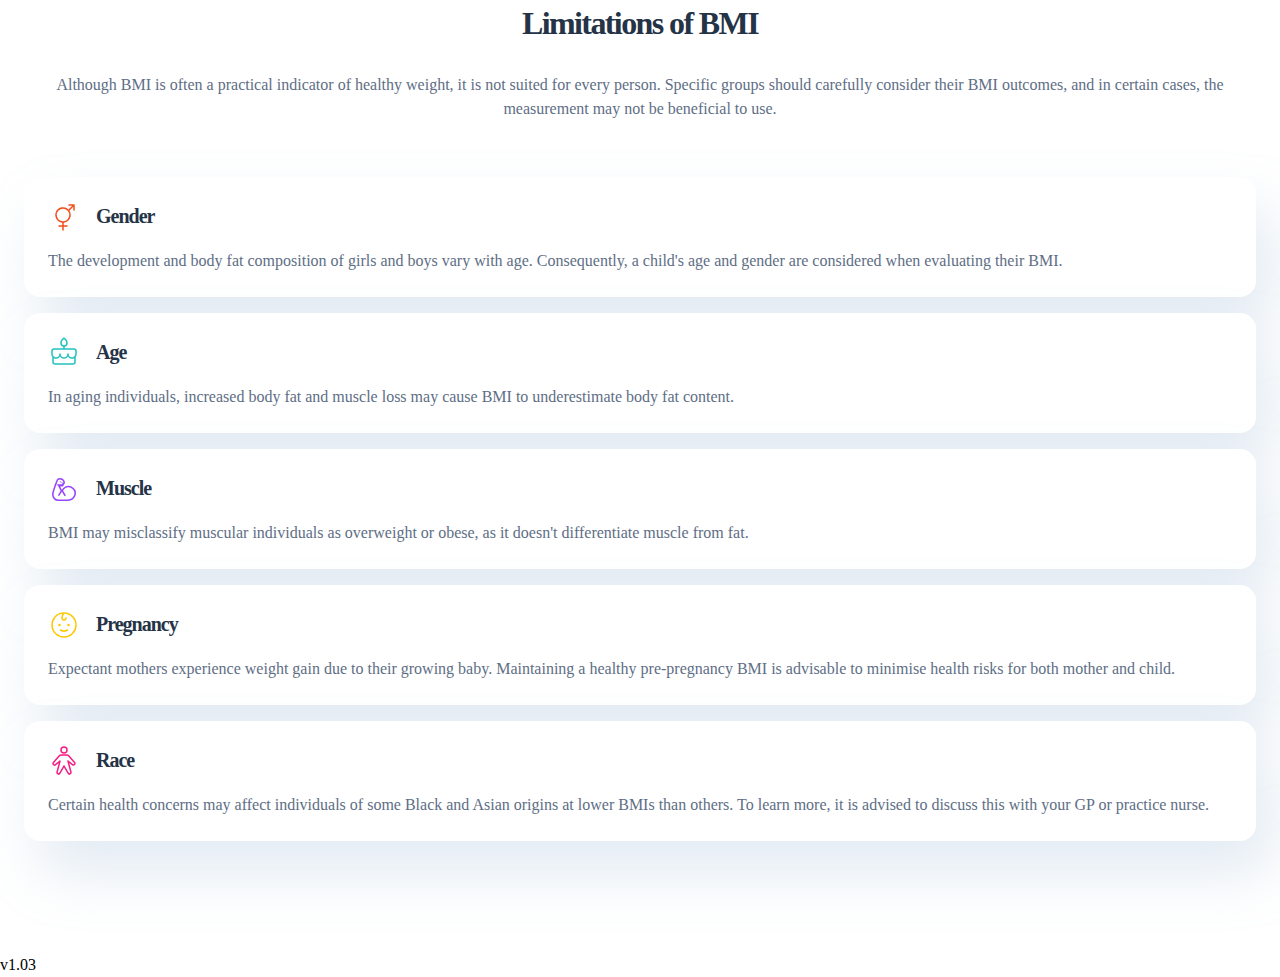
==== commit 1220e23d: "v1.03 only phone" ====
--- a/index.html
+++ b/index.html
@@ -227,6 +227,7 @@
         </div>
       </div>
     </main>
+    <p>v1.03</p>
     <script src="./scripts.js"></script>
   </body>
 </html>
